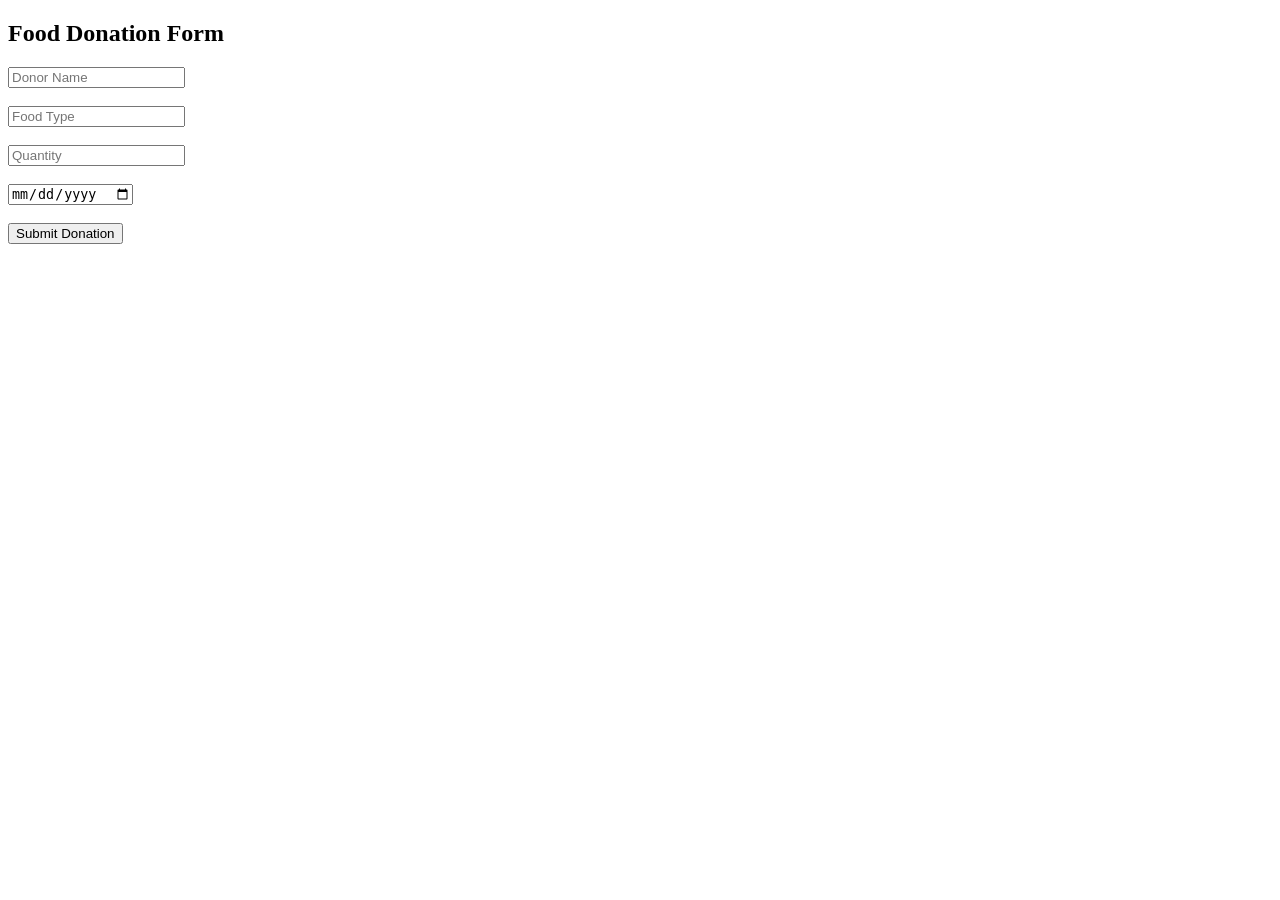
==== templates/donate.html @ d6ba739d "Add files via upload" ====
<!DOCTYPE html>
<html>
<head>
<title>Donate Food</title>
</head>
<body>
<h2>Food Donation Form</h2>
<form action="/submit_donation" method="POST">
<input
type="text"
name="name"
placeholder="Donor Name"
required>
<br><br>
<input
type="text"
name="food_type"
placeholder="Food Type"
required>
<br><br>
<input
type="number"
name="quantity"
placeholder="Quantity"
required>
<br><br>
<input
type="date"
name="expiry"
required>
<br><br>
<button type="submit">
Submit Donation
</button>
</form>
</body>
</html>
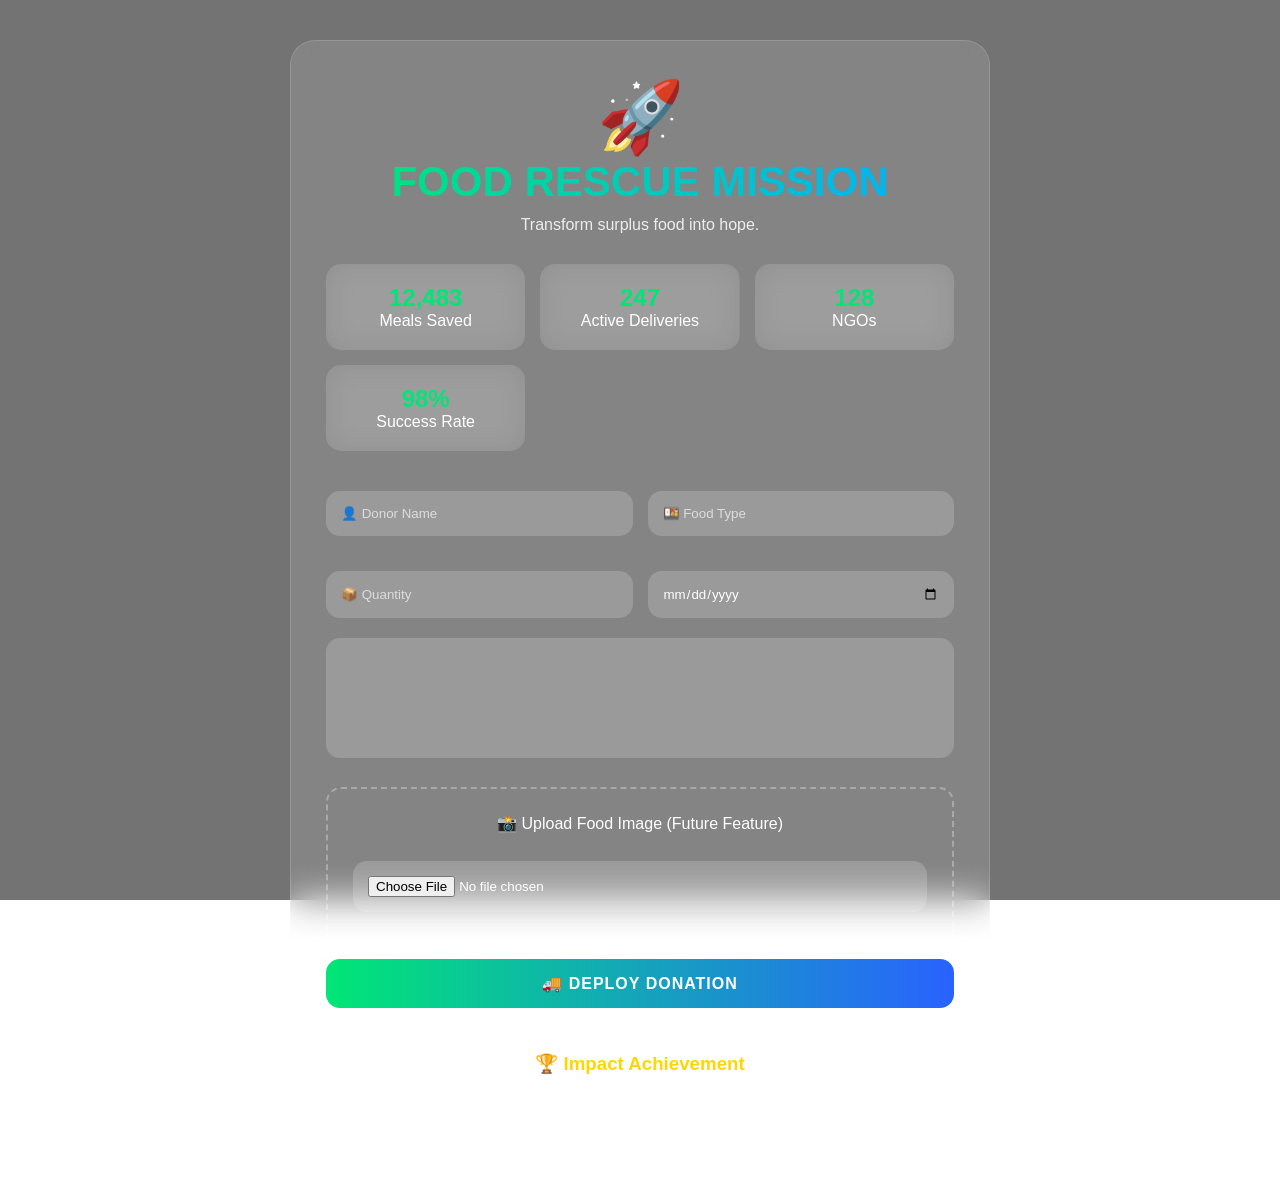
==== commit a8bf141b: "Add files via upload" ====
--- a/templates/donate.html
+++ b/templates/donate.html
@@ -1,37 +1,254 @@
-<!DOCTYPE html>
-<html>
-<head>
-<title>Donate Food</title>
-</head>
-<body>
-<h2>Food Donation Form</h2>
-<form action="/submit_donation" method="POST">
-<input
-type="text"
-name="name"
-placeholder="Donor Name"
-required>
-<br><br>
-<input
-type="text"
-name="food_type"
-placeholder="Food Type"
-required>
-<br><br>
-<input
-type="number"
-name="quantity"
-placeholder="Quantity"
-required>
-<br><br>
-<input
-type="date"
-name="expiry"
-required>
-<br><br>
-<button type="submit">
-Submit Donation
-</button>
-</form>
-</body>
+<!DOCTYPE html> 
+<html lang="en"> 
+<head> 
+<meta charset="UTF-8"> 
+<meta name="viewport" content="width=device-width, initial-scale=1.0"> 
+<title>FoodBridge | Food Rescue Mission</title> 
+ 
+<link rel="stylesheet" href="/static/style.css"> 
+ 
+<style> 
+ 
+.mission-header{ 
+ 
+    text-align:center; 
+ 
+    margin-bottom:30px; 
+} 
+ 
+.mission-title{ 
+ 
+    font-size:42px; 
+ 
+    font-weight:bold; 
+ 
+    background:linear-gradient( 
+        90deg, 
+        #00e676, 
+        #00b0ff 
+    ); 
+ 
+    -webkit-background-clip:text; 
+    -webkit-text-fill-color:transparent; 
+} 
+ 
+.mission-subtitle{ 
+ 
+    margin-top:10px; 
+ 
+    opacity:.85; 
+} 
+ 
+.mission-stats{ 
+ 
+    display:grid; 
+ 
+    grid-template-columns: 
+    repeat(auto-fit,minmax(180px,1fr)); 
+ 
+    gap:15px; 
+ 
+    margin-bottom:30px; 
+} 
+ 
+.mission-box{ 
+ 
+    background:rgba(255,255,255,.1); 
+ 
+    backdrop-filter:blur(15px); 
+ 
+    border-radius:15px; 
+ 
+    padding:20px; 
+ 
+    text-align:center; 
+} 
+ 
+.mission-box h2{ 
+    color:#00e676; 
+} 
+ 
+.form-grid{ 
+ 
+    display:grid; 
+ 
+    grid-template-columns:1fr 1fr; 
+ 
+    gap:15px; 
+} 
+ 
+textarea{ 
+ 
+    min-height:120px; 
+ 
+    resize:none; 
+} 
+ 
+.upload-box{ 
+ 
+    margin-top:15px; 
+ 
+    padding:25px; 
+ 
+    border:2px dashed 
+    rgba(255,255,255,.3); 
+ 
+    border-radius:15px; 
+ 
+    text-align:center; 
+} 
+ 
+.upload-box:hover{ 
+    border-color:#00e676; 
+} 
+ 
+.submit-btn{ 
+ 
+    background: 
+    linear-gradient( 
+        90deg, 
+        #00e676, 
+        #2962ff 
+    ); 
+ 
+    font-weight:bold; 
+ 
+    letter-spacing:1px; 
+} 
+ 
+.submit-btn:hover{ 
+ 
+    transform:translateY(-3px) 
+    scale(1.01); 
+} 
+ 
+.reward-card{ 
+ 
+    margin-top:25px; 
+ 
+    background:rgba(255,255,255,.08); 
+ 
+    border-radius:15px; 
+ 
+    padding:20px; 
+ 
+    text-align:center; 
+} 
+ 
+.reward-card h3{ 
+    color:#ffd700; 
+} 
+ 
+</style> 
+ 
+</head> 
+<body> 
+ 
+<div class="glass-card glow"> 
+ 
+    <div class="mission-header"> 
+ 
+        <div style="font-size:70px;"> 
+            🚀 
+        </div> 
+ 
+        <div class="mission-title"> 
+            FOOD RESCUE MISSION 
+        </div> 
+ 
+        <div class="mission-subtitle"> 
+            Transform surplus food into hope. 
+        </div> 
+ 
+    </div> 
+ 
+    <div class="mission-stats"> 
+ 
+        <div class="mission-box"> 
+            <h2>12,483</h2> 
+            Meals Saved 
+        </div> 
+ 
+        <div class="mission-box"> 
+            <h2>247</h2> 
+            Active Deliveries 
+        </div> 
+ 
+        <div class="mission-box"> 
+            <h2>128</h2> 
+            NGOs 
+        </div> 
+ 
+        <div class="mission-box"> 
+            <h2>98%</h2> 
+            Success Rate 
+        </div> 
+ 
+    </div> 
+ 
+    <form action="/submit_donation" method="POST"> 
+ 
+        <div class="form-grid"> 
+ 
+            <input 
+            type="text" 
+            name="name" 
+            placeholder="👤 Donor Name" 
+            required> 
+ 
+            <input 
+            type="text" 
+            name="food_type" 
+            placeholder="🍱 Food Type" 
+            required> 
+ 
+            <input 
+            type="number" 
+            name="quantity" 
+            placeholder="📦 Quantity" 
+            required> 
+ 
+            <input 
+            type="date" 
+            name="expiry" 
+            required> 
+ 
+        </div> 
+ 
+        <textarea 
+        placeholder="📝 Additional Notes (optional)"> 
+        </textarea> 
+ 
+        <div class="upload-box"> 
+ 
+            📸 Upload Food Image (Future Feature) 
+ 
+            <br><br> 
+ 
+            <input type="file"> 
+ 
+        </div> 
+ 
+        <button 
+        class="submit-btn" 
+        type="submit"> 
+ 
+            🚚 DEPLOY DONATION 
+ 
+        </button> 
+ 
+    </form> 
+ 
+    <div class="reward-card"> 
+ 
+        <h3>🏆 Impact Achievement</h3> 
+ 
+        Every donation increases your 
+        FoodBridge Impact Score. 
+ 
+    </div> 
+ 
+</div> 
+ 
+</body> 
 </html>
--- a/static/style.css
+++ b/static/style.css
@@ -0,0 +1,325 @@
+ 
+/* ========================= 
+FOODBRIDGE PREMIUM THEME 
+========================= */ 
+ 
+* { 
+    margin: 0; 
+    padding: 0; 
+    box-sizing: border-box; 
+    font-family: 'Segoe UI', sans-serif; 
+} 
+ 
+body { 
+    min-height: 100vh; 
+ 
+    background: 
+        linear-gradient( 
+            rgba(0, 0, 0, .55), 
+            rgba(0, 0, 0, .55) 
+        ), 
+        url("https://images.unsplash.com/photo-1488459716781-31db52582fe9"); 
+ 
+    background-size: cover; 
+    background-position: center; 
+    background-attachment: fixed; 
+ 
+    color: white; 
+} 
+ 
+/* ========================= 
+DASHBOARD LAYOUT 
+========================= */ 
+ 
+.dashboard-container { 
+    display: flex; 
+    min-height: 100vh; 
+} 
+ 
+/* ========================= 
+SIDEBAR 
+========================= */ 
+ 
+.sidebar { 
+    width: 260px; 
+ 
+    background: rgba(255, 255, 255, .12); 
+    backdrop-filter: blur(18px); 
+ 
+    border-right: 1px solid rgba(255, 255, 255, .15); 
+ 
+    padding: 30px 20px; 
+ 
+    position: fixed; 
+    top: 0; 
+    left: 0; 
+    bottom: 0; 
+} 
+ 
+.logo { 
+    text-align: center; 
+    font-size: 34px; 
+    font-weight: bold; 
+    margin-bottom: 35px; 
+} 
+ 
+.logo span { 
+    color: #00e676; 
+} 
+ 
+.menu { 
+    display: flex; 
+    flex-direction: column; 
+    gap: 15px; 
+} 
+ 
+.menu a { 
+    text-decoration: none; 
+    color: white; 
+    padding: 14px 18px; 
+    border-radius: 14px; 
+    transition: 0.3s; 
+} 
+ 
+.menu a:hover { 
+    background: rgba(255, 255, 255, .15); 
+    transform: translateX(5px); 
+} 
+ 
+/* ========================= 
+MAIN CONTENT 
+========================= */ 
+ 
+.main-content { 
+    margin-left: 260px; 
+    width: 100%; 
+    padding: 35px; 
+} 
+ 
+.page-title { 
+    font-size: 38px; 
+    margin-bottom: 10px; 
+} 
+ 
+.page-subtitle { 
+    opacity: 0.85; 
+    margin-bottom: 30px; 
+} 
+ 
+/* ========================= 
+STATS 
+========================= */ 
+ 
+.stats-grid { 
+    display: grid; 
+    grid-template-columns: repeat(auto-fit, minmax(250px, 1fr)); 
+    gap: 20px; 
+    margin-bottom: 30px; 
+} 
+ 
+.stat-card { 
+    background: rgba(255, 255, 255, .12); 
+    backdrop-filter: blur(18px); 
+    padding: 25px; 
+    border-radius: 20px; 
+    transition: 0.3s; 
+} 
+ 
+.stat-card:hover { 
+    transform: translateY(-5px); 
+    background: rgba(255, 255, 255, .18); 
+} 
+ 
+.stat-number { 
+    font-size: 34px; 
+    font-weight: bold; 
+    margin-top: 10px; 
+} 
+ 
+/* ========================= 
+ACTION BUTTONS 
+========================= */ 
+ 
+.action-grid { 
+    display: grid; 
+    grid-template-columns: repeat(auto-fit, minmax(250px, 1fr)); 
+    gap: 20px; 
+} 
+ 
+.action-card { 
+    background: rgba(255, 255, 255, .12); 
+    backdrop-filter: blur(18px); 
+    padding: 30px; 
+    border-radius: 20px; 
+    text-align: center; 
+} 
+ 
+.action-card h3 { 
+    margin-bottom: 10px; 
+} 
+ 
+.action-card p { 
+    opacity: 0.85; 
+} 
+ 
+.btn { 
+    display: inline-block; 
+    margin-top: 15px; 
+    text-decoration: none; 
+    padding: 12px 24px; 
+    border-radius: 12px; 
+    color: white; 
+    transition: 0.3s; 
+} 
+ 
+.btn:hover { 
+    transform: translateY(-2px); 
+} 
+ 
+.btn-green { 
+    background: #00c853; 
+} 
+ 
+.btn-blue { 
+    background: #2962ff; 
+} 
+ 
+.btn-red { 
+    background: #ff1744; 
+} 
+ 
+/* ========================= 
+FORMS 
+========================= */ 
+ 
+.glass-card { 
+    width: 90%; 
+    max-width: 700px; 
+    margin: 40px auto; 
+    padding: 35px; 
+ 
+    background: rgba(255, 255, 255, .12); 
+    backdrop-filter: blur(18px); 
+ 
+    border-radius: 25px; 
+    border: 1px solid rgba(255, 255, 255, .15); 
+} 
+ 
+.glass-card h1 { 
+    text-align: center; 
+    margin-bottom: 10px; 
+} 
+ 
+.subtitle { 
+    text-align: center; 
+    opacity: 0.85; 
+    margin-bottom: 25px; 
+} 
+ 
+input, 
+select, 
+textarea { 
+    width: 100%; 
+    padding: 15px; 
+    margin: 10px 0; 
+ 
+    border: none; 
+    outline: none; 
+    border-radius: 14px; 
+ 
+    background: rgba(255, 255, 255, .18); 
+    color: white; 
+} 
+ 
+input::placeholder, 
+textarea::placeholder { 
+    color: #ddd; 
+} 
+ 
+button { 
+    width: 100%; 
+    padding: 15px; 
+    margin-top: 10px; 
+ 
+    border: none; 
+    border-radius: 14px; 
+ 
+    cursor: pointer; 
+    background: #00c853; 
+    color: white; 
+ 
+    font-size: 16px; 
+    transition: 0.3s; 
+} 
+ 
+button:hover { 
+    transform: translateY(-2px); 
+} 
+ 
+/* ========================= 
+TABLES 
+========================= */ 
+ 
+.table-card { 
+    background: rgba(255, 255, 255, .12); 
+    backdrop-filter: blur(18px); 
+    border-radius: 20px; 
+    padding: 20px; 
+} 
+ 
+table { 
+    width: 100%; 
+    border-collapse: collapse; 
+} 
+ 
+th { 
+    background: #00c853; 
+    padding: 15px; 
+    text-align: left; 
+} 
+ 
+td { 
+    padding: 15px; 
+    border-bottom: 1px solid rgba(255, 255, 255, .12); 
+} 
+ 
+tr:hover { 
+    background: rgba(255, 255, 255, .08); 
+} 
+ 
+/* ========================= 
+GLOW ANIMATION 
+========================= */ 
+ 
+.glow { 
+    animation: glow 4s infinite alternate; 
+} 
+ 
+@keyframes glow { 
+    from { 
+        box-shadow: 0 0 20px rgba(0, 255, 100, .25); 
+    } 
+    to { 
+        box-shadow: 0 0 40px rgba(41, 98, 255, .45); 
+    } 
+} 
+ 
+/* ========================= 
+MOBILE 
+========================= */ 
+ 
+@media (max-width: 900px) { 
+    .sidebar { 
+        width: 100%; 
+        height: auto; 
+        position: relative; 
+    } 
+ 
+    .main-content { 
+        margin-left: 0; 
+    } 
+ 
+    .dashboard-container { 
+        flex-direction: column; 
+    } 
+}
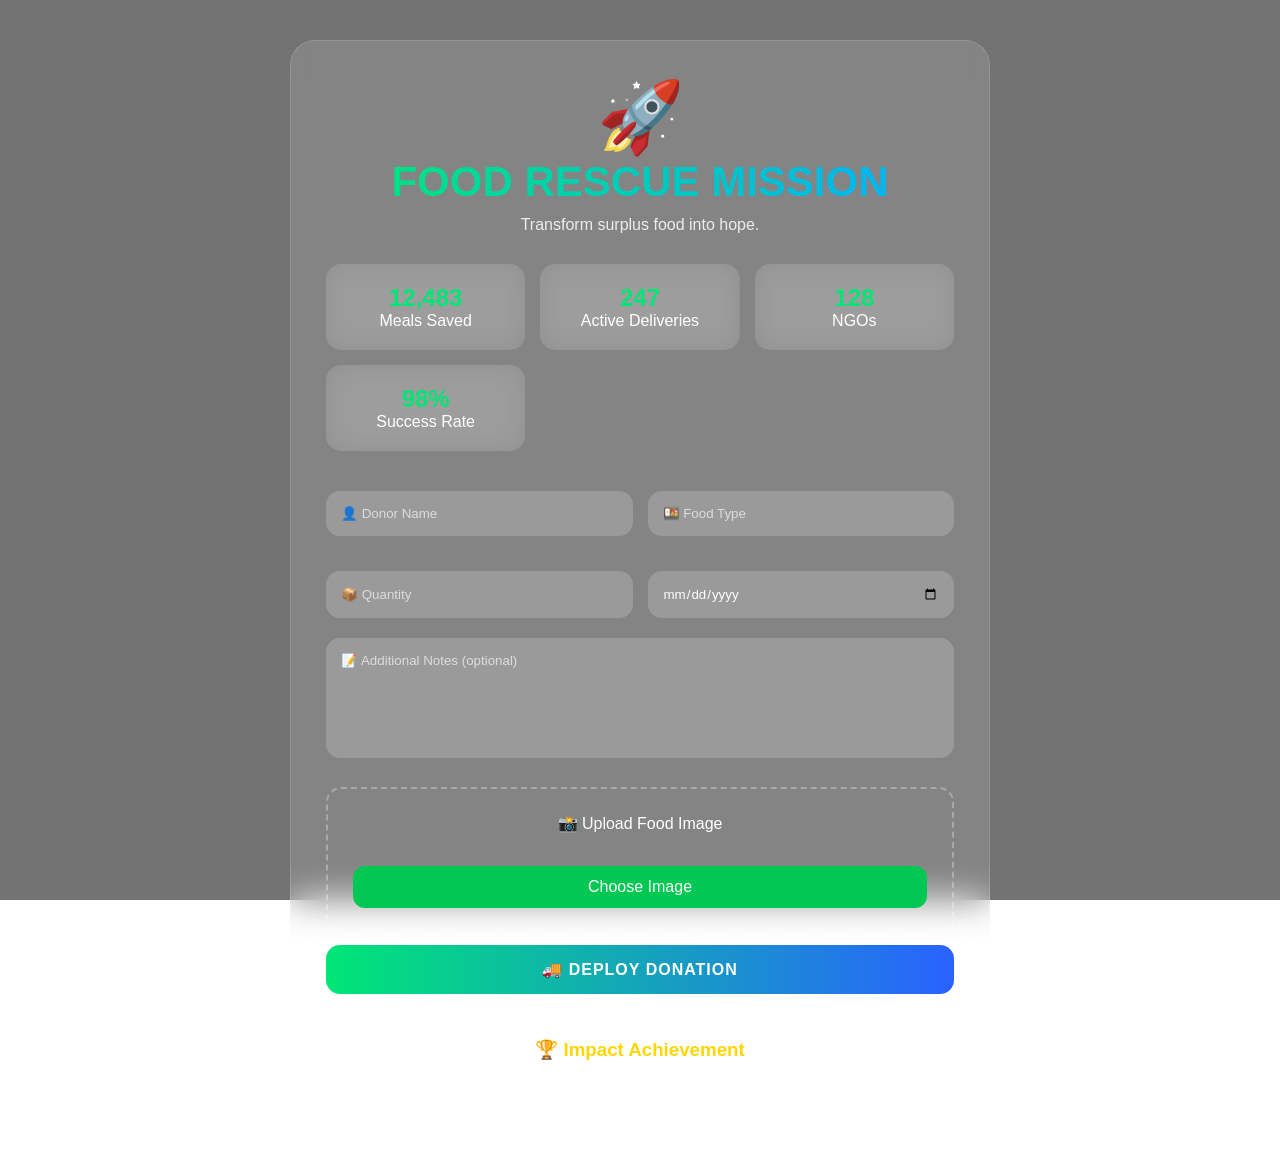
==== commit d2550198: "Add FoodBridge app with Firebase and Cloudinary integration" ====
--- a/templates/donate.html
+++ b/templates/donate.html
@@ -7,60 +7,40 @@
  
 <link rel="stylesheet" href="/static/style.css"> 
  
+<script src="https://upload-widget.cloudinary.com/global/all.js" type="text/javascript"></script>
+ 
 <style> 
  
 .mission-header{ 
- 
     text-align:center; 
- 
     margin-bottom:30px; 
 } 
  
 .mission-title{ 
- 
     font-size:42px; 
- 
     font-weight:bold; 
- 
-    background:linear-gradient( 
-        90deg, 
-        #00e676, 
-        #00b0ff 
-    ); 
- 
+    background:linear-gradient(90deg, #00e676, #00b0ff); 
     -webkit-background-clip:text; 
     -webkit-text-fill-color:transparent; 
 } 
  
 .mission-subtitle{ 
- 
     margin-top:10px; 
- 
     opacity:.85; 
 } 
  
 .mission-stats{ 
- 
     display:grid; 
- 
-    grid-template-columns: 
-    repeat(auto-fit,minmax(180px,1fr)); 
- 
+    grid-template-columns:repeat(auto-fit,minmax(180px,1fr)); 
     gap:15px; 
- 
     margin-bottom:30px; 
 } 
  
 .mission-box{ 
- 
     background:rgba(255,255,255,.1); 
- 
     backdrop-filter:blur(15px); 
- 
     border-radius:15px; 
- 
     padding:20px; 
- 
     text-align:center; 
 } 
  
@@ -69,69 +49,84 @@
 } 
  
 .form-grid{ 
- 
     display:grid; 
- 
     grid-template-columns:1fr 1fr; 
- 
     gap:15px; 
 } 
  
 textarea{ 
- 
     min-height:120px; 
- 
     resize:none; 
 } 
  
 .upload-box{ 
- 
     margin-top:15px; 
- 
     padding:25px; 
- 
-    border:2px dashed 
-    rgba(255,255,255,.3); 
- 
+    border:2px dashed rgba(255,255,255,.3); 
     border-radius:15px; 
- 
     text-align:center; 
+    cursor:pointer; 
+    transition:all 0.3s ease; 
 } 
  
 .upload-box:hover{ 
     border-color:#00e676; 
+    background:rgba(0,230,118,0.1); 
+} 
+ 
+.upload-box.uploaded{ 
+    border-color:#00e676; 
+    background:rgba(0,230,118,0.15); 
+}
+ 
+.upload-preview {
+    margin-top: 15px;
+    display: none;
+}
+ 
+.upload-preview img {
+    max-width: 100%;
+    max-height: 200px;
+    border-radius: 10px;
+    object-fit: cover;
+    border: 2px solid #00e676;
+}
+ 
+.upload-preview.show {
+    display: block;
+}
+ 
+.upload-status { 
+    margin-top: 10px; 
+    font-size: 14px; 
+    color: #00e676; 
+    display: none; 
+} 
+ 
+.upload-status.show { 
+    display: block; 
 } 
  
 .submit-btn{ 
- 
-    background: 
-    linear-gradient( 
-        90deg, 
-        #00e676, 
-        #2962ff 
-    ); 
- 
+    background:linear-gradient(90deg, #00e676, #2962ff); 
     font-weight:bold; 
- 
     letter-spacing:1px; 
 } 
  
 .submit-btn:hover{ 
- 
-    transform:translateY(-3px) 
-    scale(1.01); 
+    transform:translateY(-3px) scale(1.01); 
+} 
+ 
+.submit-btn:disabled { 
+    opacity:0.6; 
+    cursor:not-allowed; 
 } 
  
 .reward-card{ 
- 
     margin-top:25px; 
- 
     background:rgba(255,255,255,.08); 
- 
     border-radius:15px; 
- 
     padding:20px; 
- 
     text-align:center; 
 } 
  
@@ -139,6 +134,17 @@
     color:#ffd700; 
 } 
  
+.error-message { 
+    color: #ff6b6b; 
+    margin-top: 10px; 
+    display: none; 
+    font-size: 14px; 
+} 
+ 
+.error-message.show { 
+    display: block; 
+} 
+ 
 </style> 
  
 </head> 
@@ -147,108 +153,203 @@
 <div class="glass-card glow"> 
  
     <div class="mission-header"> 
- 
-        <div style="font-size:70px;"> 
-            🚀 
+        <div style="font-size:70px;">🚀</div> 
+        <div class="mission-title">FOOD RESCUE MISSION</div> 
+        <div class="mission-subtitle">Transform surplus food into hope.</div> 
+    </div> 
+ 
+    <div class="mission-stats"> 
+        <div class="mission-box"><h2>12,483</h2>Meals Saved</div> 
+        <div class="mission-box"><h2>247</h2>Active Deliveries</div> 
+        <div class="mission-box"><h2>128</h2>NGOs</div> 
+        <div class="mission-box"><h2>98%</h2>Success Rate</div> 
+    </div> 
+ 
+    <form id="donationForm" method="POST"> 
+ 
+        <div class="form-grid"> 
+            <input type="text" name="name" id="donorName" placeholder="👤 Donor Name" required> 
+            <input type="text" name="food_type" id="foodType" placeholder="🍱 Food Type" required> 
+            <input type="number" name="quantity" id="quantity" placeholder="📦 Quantity" required> 
+            <input type="date" name="expiry" id="expiry" required> 
         </div> 
  
-        <div class="mission-title"> 
-            FOOD RESCUE MISSION 
+        <textarea id="notes" name="notes" placeholder="📝 Additional Notes (optional)"></textarea> 
+ 
+        <div class="upload-box" id="uploadBox"> 
+            📸 Upload Food Image
+            <br><br> 
+            <input type="file" id="imageInput" accept="image/*" style="display:none;">
+            <button type="button" id="uploadButton" class="btn">Choose Image</button>
+            
+            <div class="upload-preview" id="uploadPreview">
+                <img id="previewImg" src="" alt="Food preview">
+            </div>
+ 
+            <div class="upload-status" id="uploadStatus">
+                ✓ Image uploaded successfully to Cloudinary
+            </div>
+ 
+            <div class="error-message" id="errorMessage"></div>
         </div> 
  
-        <div class="mission-subtitle"> 
-            Transform surplus food into hope. 
-        </div> 
- 
+        <!-- Hidden field storing the Cloudinary URL -->
+        <input type="hidden" id="imageUrl" name="image_url" value="">
+ 
+        <button class="submit-btn" id="submitBtn" type="submit"> 
+            🚚 DEPLOY DONATION 
+        </button> 
+ 
+    </form> 
+ 
+    <div class="reward-card"> 
+        <h3>🏆 Impact Achievement</h3> 
+        Every donation increases your FoodBridge Impact Score. 
     </div> 
  
-    <div class="mission-stats"> 
- 
-        <div class="mission-box"> 
-            <h2>12,483</h2> 
-            Meals Saved 
-        </div> 
- 
-        <div class="mission-box"> 
-            <h2>247</h2> 
-            Active Deliveries 
-        </div> 
- 
-        <div class="mission-box"> 
-            <h2>128</h2> 
-            NGOs 
-        </div> 
- 
-        <div class="mission-box"> 
-            <h2>98%</h2> 
-            Success Rate 
-        </div> 
- 
-    </div> 
- 
-    <form action="/submit_donation" method="POST"> 
- 
-        <div class="form-grid"> 
- 
-            <input 
-            type="text" 
-            name="name" 
-            placeholder="👤 Donor Name" 
-            required> 
- 
-            <input 
-            type="text" 
-            name="food_type" 
-            placeholder="🍱 Food Type" 
-            required> 
- 
-            <input 
-            type="number" 
-            name="quantity" 
-            placeholder="📦 Quantity" 
-            required> 
- 
-            <input 
-            type="date" 
-            name="expiry" 
-            required> 
- 
-        </div> 
- 
-        <textarea 
-        placeholder="📝 Additional Notes (optional)"> 
-        </textarea> 
- 
-        <div class="upload-box"> 
- 
-            📸 Upload Food Image (Future Feature) 
- 
-            <br><br> 
- 
-            <input type="file"> 
- 
-        </div> 
- 
-        <button 
-        class="submit-btn" 
-        type="submit"> 
- 
-            🚚 DEPLOY DONATION 
- 
-        </button> 
- 
-    </form> 
- 
-    <div class="reward-card"> 
- 
-        <h3>🏆 Impact Achievement</h3> 
- 
-        Every donation increases your 
-        FoodBridge Impact Score. 
- 
-    </div> 
- 
 </div> 
+ 
+<script>
+// ─── Cloudinary Config ───────────────────────────────────────────────
+const CLOUDINARY_CLOUD_NAME = "dbqrq1dbl";       // your cloud name
+const CLOUDINARY_UPLOAD_PRESET = "food bridge";   // your unsigned preset
+// ─────────────────────────────────────────────────────────────────────
+ 
+let uploadedImageUrl = "";
+ 
+// Open file picker when button clicked
+document.getElementById('uploadButton').addEventListener('click', function(e) {
+    e.preventDefault();
+    document.getElementById('imageInput').click();
+});
+ 
+// Handle file selection
+document.getElementById('imageInput').addEventListener('change', async function(e) {
+    const file = e.target.files[0];
+    if (!file) return;
+ 
+    clearError();
+ 
+    if (!file.type.startsWith('image/')) {
+        showError('Please upload a valid image file');
+        return;
+    }
+ 
+    if (file.size > 5 * 1024 * 1024) {
+        showError('Image size must be less than 5MB');
+        return;
+    }
+ 
+    // Show local preview immediately
+    const reader = new FileReader();
+    reader.onload = function(ev) {
+        document.getElementById('previewImg').src = ev.target.result;
+        document.getElementById('uploadPreview').classList.add('show');
+    };
+    reader.readAsDataURL(file);
+ 
+    await uploadToCloudinary(file);
+});
+ 
+// Upload to Cloudinary and store the returned URL
+async function uploadToCloudinary(file) {
+    const formData = new FormData();
+    formData.append('file', file);
+    formData.append('upload_preset', CLOUDINARY_UPLOAD_PRESET);
+ 
+    const submitBtn = document.getElementById('submitBtn');
+    submitBtn.disabled = true;
+    submitBtn.textContent = '📤 Uploading image...';
+ 
+    try {
+        // ✅ Fixed: use template literal correctly with CLOUDINARY_CLOUD_NAME
+        const response = await fetch(
+            `https://api.cloudinary.com/v1_1/${CLOUDINARY_CLOUD_NAME}/image/upload`,
+            { method: 'POST', body: formData }
+        );
+ 
+        if (!response.ok) {
+            const errData = await response.json();
+            throw new Error(errData.error?.message || 'Cloudinary upload failed');
+        }
+ 
+        const data = await response.json();
+        uploadedImageUrl = data.secure_url;
+ 
+        // Store URL in hidden field — this gets sent to Flask → Firestore
+        document.getElementById('imageUrl').value = uploadedImageUrl;
+ 
+        document.getElementById('uploadBox').classList.add('uploaded');
+        document.getElementById('uploadStatus').classList.add('show');
+ 
+    } catch (error) {
+        console.error('Cloudinary upload error:', error);
+        showError('Failed to upload image: ' + error.message);
+        document.getElementById('uploadPreview').classList.remove('show');
+    } finally {
+        submitBtn.disabled = false;
+        submitBtn.textContent = '🚚 DEPLOY DONATION';
+    }
+}
+ 
+// Submit form → Flask → Firestore (including Cloudinary image_url)
+document.getElementById('donationForm').addEventListener('submit', async function(e) {
+    e.preventDefault();
+    clearError();
+ 
+    const formData = {
+        donor_name: document.getElementById('donorName').value.trim(),
+        food_type:  document.getElementById('foodType').value.trim(),
+        quantity:   document.getElementById('quantity').value,
+        expiry:     document.getElementById('expiry').value,
+        notes:      document.getElementById('notes').value.trim(),
+        image_url:  document.getElementById('imageUrl').value   // Cloudinary URL
+    };
+ 
+    const submitBtn = document.getElementById('submitBtn');
+    submitBtn.disabled = true;
+    submitBtn.textContent = '⏳ Submitting...';
+ 
+    try {
+        const response = await fetch('/submit_donation', {
+            method: 'POST',
+            headers: { 'Content-Type': 'application/json' },
+            body: JSON.stringify(formData)
+        });
+ 
+        if (response.ok) {
+            alert('✅ Donation submitted and saved to Firebase!');
+            document.getElementById('donationForm').reset();
+            document.getElementById('uploadBox').classList.remove('uploaded');
+            document.getElementById('uploadStatus').classList.remove('show');
+            document.getElementById('uploadPreview').classList.remove('show');
+            uploadedImageUrl = "";
+            window.location.href = '/index';
+        } else {
+            const error = await response.json();
+            showError('Submission failed: ' + (error.error || 'Unknown error'));
+        }
+    } catch (error) {
+        console.error('Submit error:', error);
+        showError('Failed to submit donation. Please try again.');
+    } finally {
+        submitBtn.disabled = false;
+        submitBtn.textContent = '🚚 DEPLOY DONATION';
+    }
+});
+ 
+function showError(message) {
+    const errorDiv = document.getElementById('errorMessage');
+    errorDiv.textContent = '⚠️ ' + message;
+    errorDiv.classList.add('show');
+}
+ 
+function clearError() {
+    const errorDiv = document.getElementById('errorMessage');
+    errorDiv.classList.remove('show');
+    errorDiv.textContent = '';
+}
+</script>
  
 </body> 
 </html>
